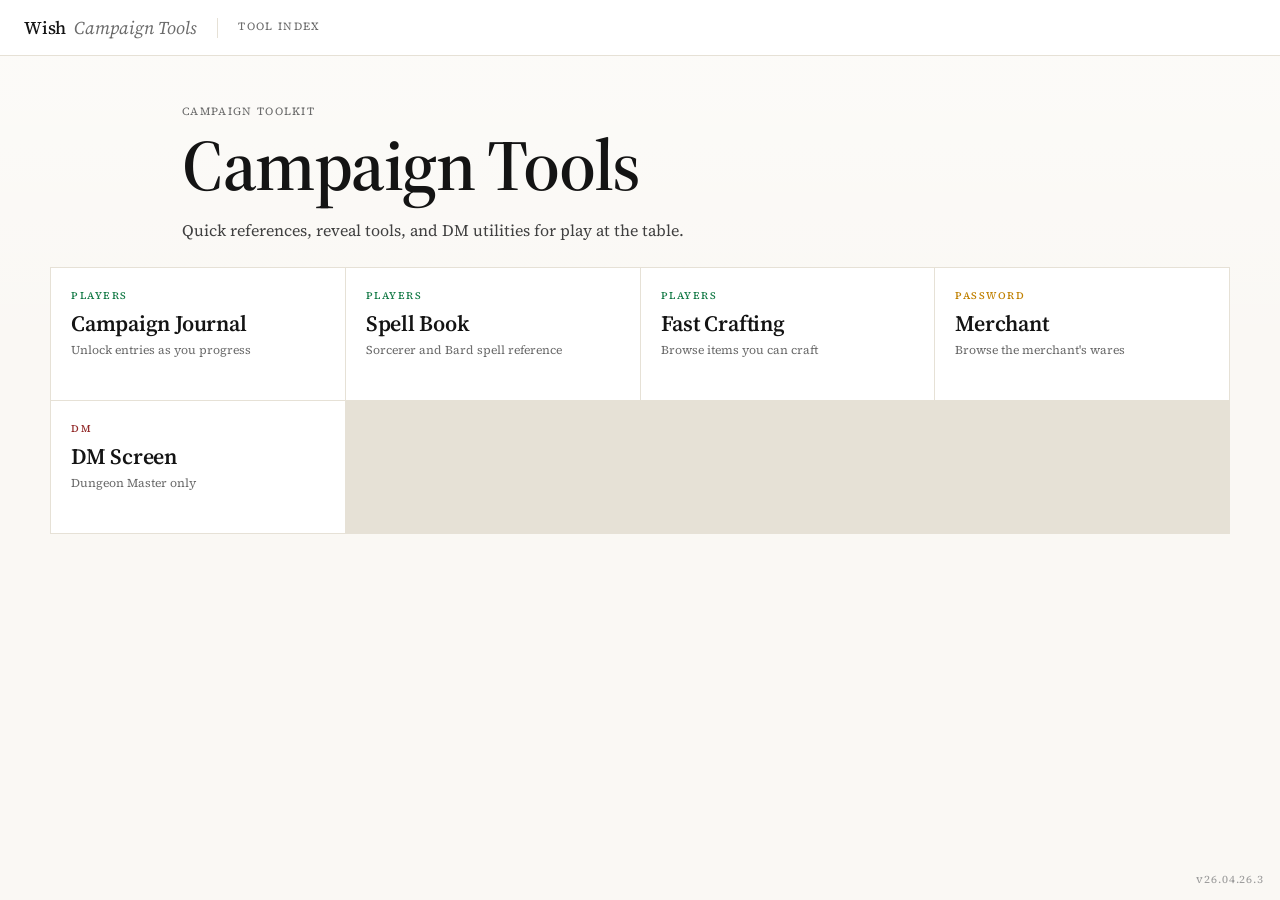
==== index.html @ 598816d3 "Rework DM Screen stat block popovers Creature popover: ability table now shows saving throw modifier" ====
<!DOCTYPE html>
<html lang="en" data-theme="light" data-font="serif">
<head>
    <meta charset="UTF-8">
    <meta name="viewport" content="width=device-width, initial-scale=1.0">
    <meta name="apple-mobile-web-app-capable" content="yes">
    <title>Wish — Campaign Tools</title>
    <link rel="preconnect" href="https://fonts.googleapis.com">
    <link rel="preconnect" href="https://fonts.gstatic.com" crossorigin>
    <link rel="stylesheet" href="https://fonts.googleapis.com/css2?family=Source+Serif+4:ital,opsz,wght@0,8..60,400;0,8..60,500;0,8..60,600;0,8..60,700;1,8..60,400;1,8..60,500&display=swap">
    <link rel="stylesheet" href="css/landing.css">
</head>
<body data-theme="light">
    <main class="landing-shell">
        <header class="topbar">
            <div class="brand" aria-label="Wish Campaign Tools">
                <span class="brand-mark">Wish</span>
                <span class="brand-context">Campaign Tools</span>
            </div>
            <span class="sep" aria-hidden="true"></span>
            <span class="header-title">Tool Index</span>
        </header>

        <section class="hero" aria-labelledby="page-title">
            <div class="chapter-label">Campaign Toolkit</div>
            <h1 id="page-title">Campaign Tools</h1>
            <p class="intro-copy">Quick references, reveal tools, and DM utilities for play at the table.</p>
        </section>

        <section class="tools" aria-label="Tools">
            <a href="campaign-journal.html" class="tool-link">
                <span class="tool-meta">Players</span>
                <span class="tool-name">Campaign Journal</span>
                <span class="tool-desc">Unlock entries as you progress</span>
            </a>
            <a href="spell-book.html" class="tool-link">
                <span class="tool-meta">Players</span>
                <span class="tool-name">Spell Book</span>
                <span class="tool-desc">Sorcerer and Bard spell reference</span>
            </a>
            <a href="fast-crafting.html" class="tool-link">
                <span class="tool-meta">Players</span>
                <span class="tool-name">Fast Crafting</span>
                <span class="tool-desc">Browse items you can craft</span>
            </a>
            <button class="tool-link" id="merchant-btn" type="button">
                <span class="tool-meta locked">Password</span>
                <span class="tool-name">Merchant</span>
                <span class="tool-desc">Browse the merchant's wares</span>
            </button>
            <button class="tool-link" id="dm-screen-btn" type="button">
                <span class="tool-meta dm">DM</span>
                <span class="tool-name">DM Screen</span>
                <span class="tool-desc">Dungeon Master only</span>
            </button>
        </section>
    </main>

    <div class="version">v26.04.26.3</div>

    <div class="overlay" id="overlay">
        <div class="modal">
            <h2>DM Access</h2>
            <p>Enter the password to continue.</p>
            <input type="password" id="pw" autocomplete="off" spellcheck="false" placeholder="Password">
            <div class="modal-actions">
                <button class="btn btn-cancel" id="cancel-btn" type="button">Cancel</button>
                <button class="btn btn-submit" id="submit-btn" type="button">Enter</button>
            </div>
        </div>
    </div>

    <div class="overlay" id="merchant-overlay">
        <div class="modal">
            <h2>Merchant</h2>
            <p>Enter the password to continue.</p>
            <input type="password" id="merchant-pw" autocomplete="off" spellcheck="false" placeholder="Password">
            <div class="modal-actions">
                <button class="btn btn-cancel" id="merchant-cancel-btn" type="button">Cancel</button>
                <button class="btn btn-submit" id="merchant-submit-btn" type="button">Enter</button>
            </div>
        </div>
    </div>
    <script src="js/landing.js"></script>
</body>
</html>
---- css/landing.css ----
:root {
    --bg: #faf8f4;
    --surface: #ffffff;
    --surface-2: #f3f0ea;
    --ink: #141414;
    --ink-2: #404040;
    --ink-3: #6b6b6b;
    --ink-4: #9a9a9a;
    --rule: #e6e1d6;
    --accent: oklch(0.45 0.14 25);
    --accent-weak: oklch(0.95 0.04 25);
    --fac-pc: oklch(0.55 0.13 245);
    --fac-pc-weak: color-mix(in oklch, oklch(0.55 0.13 245) 14%, var(--surface));
    --fac-ally: oklch(0.52 0.12 155);
    --fac-ally-weak: color-mix(in oklch, oklch(0.52 0.12 155) 14%, var(--surface));
    --warn: oklch(0.65 0.14 75);
    --warn-weak: color-mix(in oklch, oklch(0.65 0.14 75) 14%, var(--surface));
    --danger: oklch(0.55 0.18 25);
    --serif: "Source Serif 4", "Source Serif Pro", Georgia, "Times New Roman", serif;
    --sans: "Source Serif 4", "Source Serif Pro", Georgia, serif;
    --mono: "Source Serif 4", "Source Serif Pro", Georgia, serif;
    --s2: 8px; --s3: 12px; --s4: 16px; --s5: 20px;
    --s6: 24px; --s7: 32px; --s8: 48px; --s9: 64px;
}

*, *::before, *::after { box-sizing: border-box; }
html, body { margin: 0; padding: 0; min-height: 100%; }
body {
    font-family: var(--sans);
    background:
        linear-gradient(180deg, color-mix(in oklch, var(--surface) 46%, transparent), transparent 360px),
        var(--bg);
    color: var(--ink);
    font-size: 14px;
    line-height: 1.5;
    -webkit-font-smoothing: antialiased;
    text-rendering: optimizeLegibility;
}
button { font: inherit; color: inherit; cursor: pointer; background: none; border: none; padding: 0; }
input { font: inherit; color: inherit; }

.landing-shell {
    min-height: 100vh;
}

.topbar {
    position: sticky;
    top: 0;
    z-index: 20;
    display: flex;
    align-items: center;
    gap: var(--s5);
    min-height: 56px;
    padding: 0 var(--s6);
    border-bottom: 1px solid var(--rule);
    background: color-mix(in oklch, var(--surface) 94%, transparent);
    backdrop-filter: blur(14px);
}
.brand {
    display: flex;
    align-items: baseline;
    gap: var(--s2);
    min-width: 0;
}
.brand-mark {
    font-family: var(--serif);
    font-size: 18px;
    font-weight: 500;
    letter-spacing: -0.01em;
    color: var(--ink);
    white-space: nowrap;
}
.brand-context {
    font-family: var(--serif);
    font-size: 18px;
    font-style: italic;
    font-weight: 400;
    color: var(--ink-3);
    white-space: nowrap;
}
.sep {
    width: 1px;
    height: 20px;
    background: var(--rule);
}
.header-title {
    font-family: var(--mono);
    font-size: 11px;
    letter-spacing: 0.12em;
    text-transform: uppercase;
    color: var(--ink-3);
    white-space: nowrap;
}

.hero {
    max-width: 980px;
    margin: 0 auto;
    padding: var(--s8) var(--s7) var(--s6);
}
.chapter-label {
    font-family: var(--mono);
    font-size: 11px;
    letter-spacing: 0.12em;
    text-transform: uppercase;
    color: var(--ink-3);
    margin-bottom: var(--s2);
}
h1 {
    margin: 0;
    font-family: var(--serif);
    font-size: clamp(38px, 6vw, 72px);
    font-weight: 600;
    letter-spacing: -0.02em;
    line-height: 1;
}
.intro-copy {
    max-width: 620px;
    margin: var(--s4) 0 0;
    color: var(--ink-2);
    font-size: 16px;
    line-height: 1.65;
}

.tools {
    max-width: 1180px;
    margin: 0 auto;
    display: grid;
    grid-template-columns: repeat(auto-fill, minmax(280px, 1fr));
    gap: 1px;
    background: var(--rule);
    border: 1px solid var(--rule);
}
.tool-link {
    min-height: 132px;
    display: flex;
    flex-direction: column;
    align-items: flex-start;
    justify-content: flex-start;
    gap: 6px;
    padding: var(--s5);
    background: var(--surface);
    color: var(--ink);
    text-decoration: none;
    text-align: left;
    -webkit-tap-highlight-color: transparent;
    transition: background 120ms, box-shadow 120ms;
}
.tool-link:hover,
.tool-link:focus-visible {
    background: var(--surface-2);
    box-shadow: inset 3px 0 0 var(--accent);
    outline: none;
    z-index: 1;
}
.tool-meta {
    display: block;
    color: var(--fac-ally);
    font-family: var(--mono);
    font-size: 10px;
    font-weight: 500;
    letter-spacing: 0.15em;
    text-transform: uppercase;
}
.tool-meta.locked {
    color: var(--warn);
}
.tool-meta.dm {
    color: var(--accent);
}
.tool-name {
    font-family: var(--serif);
    font-size: 22px;
    font-weight: 600;
    letter-spacing: -0.01em;
    line-height: 1.12;
    margin-top: 2px;
}
.tool-desc {
    color: var(--ink-3);
    font-size: 12px;
    line-height: 1.4;
}

.overlay {
    display: none;
    position: fixed;
    inset: 0;
    z-index: 100;
    align-items: center;
    justify-content: center;
    padding: var(--s6);
    background: color-mix(in oklch, var(--ink) 54%, transparent);
    backdrop-filter: blur(2px);
}
.overlay.active { display: flex; }

.modal {
    width: min(360px, 100%);
    display: flex;
    flex-direction: column;
    gap: var(--s4);
    padding: var(--s6);
    border: 1px solid var(--rule);
    background: var(--surface);
    box-shadow: 0 24px 64px rgba(0,0,0,0.28);
}
.modal h2 {
    margin: 0;
    font-family: var(--serif);
    font-size: 26px;
    font-weight: 600;
    letter-spacing: -0.01em;
}
.modal p {
    margin: -8px 0 0;
    color: var(--ink-3);
    font-size: 14px;
}
.modal input {
    width: 100%;
    height: 40px;
    padding: 0 var(--s3);
    border: 1px solid var(--rule);
    border-radius: 6px;
    background: var(--bg);
    color: var(--ink);
    font-size: 15px;
    outline: none;
}
.modal input:focus {
    border-color: var(--accent);
    background: var(--surface);
}
.modal input.error {
    border-color: var(--danger);
    animation: shake 0.35s ease;
}

@keyframes shake {
    0%, 100% { transform: translateX(0); }
    20%, 60% { transform: translateX(-6px); }
    40%, 80% { transform: translateX(6px); }
}

.modal-actions {
    display: flex;
    justify-content: flex-end;
    gap: var(--s2);
}
.btn {
    display: inline-flex;
    align-items: center;
    justify-content: center;
    min-height: 34px;
    padding: 6px 12px;
    border: 1px solid var(--rule);
    border-radius: 6px;
    background: var(--surface);
    color: var(--ink);
    font-size: 12.5px;
    font-weight: 500;
    letter-spacing: 0.01em;
}
.btn:hover {
    border-color: var(--ink-3);
    background: var(--surface-2);
}
.btn-submit {
    border-color: var(--ink);
    background: var(--ink);
    color: var(--bg);
}
.btn-submit:hover {
    border-color: var(--accent);
    background: var(--accent);
    color: #fff;
}

.version {
    position: fixed;
    right: var(--s4);
    bottom: var(--s3);
    color: var(--ink-4);
    font-family: var(--mono);
    font-size: 11px;
    letter-spacing: 0.08em;
}

@media (max-width: 760px) {
    .topbar {
        gap: var(--s3);
        padding: 0 var(--s4);
    }
    .brand {
        flex-direction: column;
        gap: 0;
        line-height: 1.05;
    }
    .brand-mark,
    .brand-context {
        font-size: 16px;
    }
    .sep,
    .header-title {
        display: none;
    }
    .hero {
        padding: var(--s7) var(--s5) var(--s5);
    }
    h1 {
        font-size: 42px;
    }
    .tools {
        grid-template-columns: 1fr;
        margin: 0 var(--s5) var(--s9);
        padding: 0;
    }
    .tool-link {
        min-height: 116px;
    }
    .version {
        position: static;
        padding: 0 var(--s5) var(--s5);
    }
}
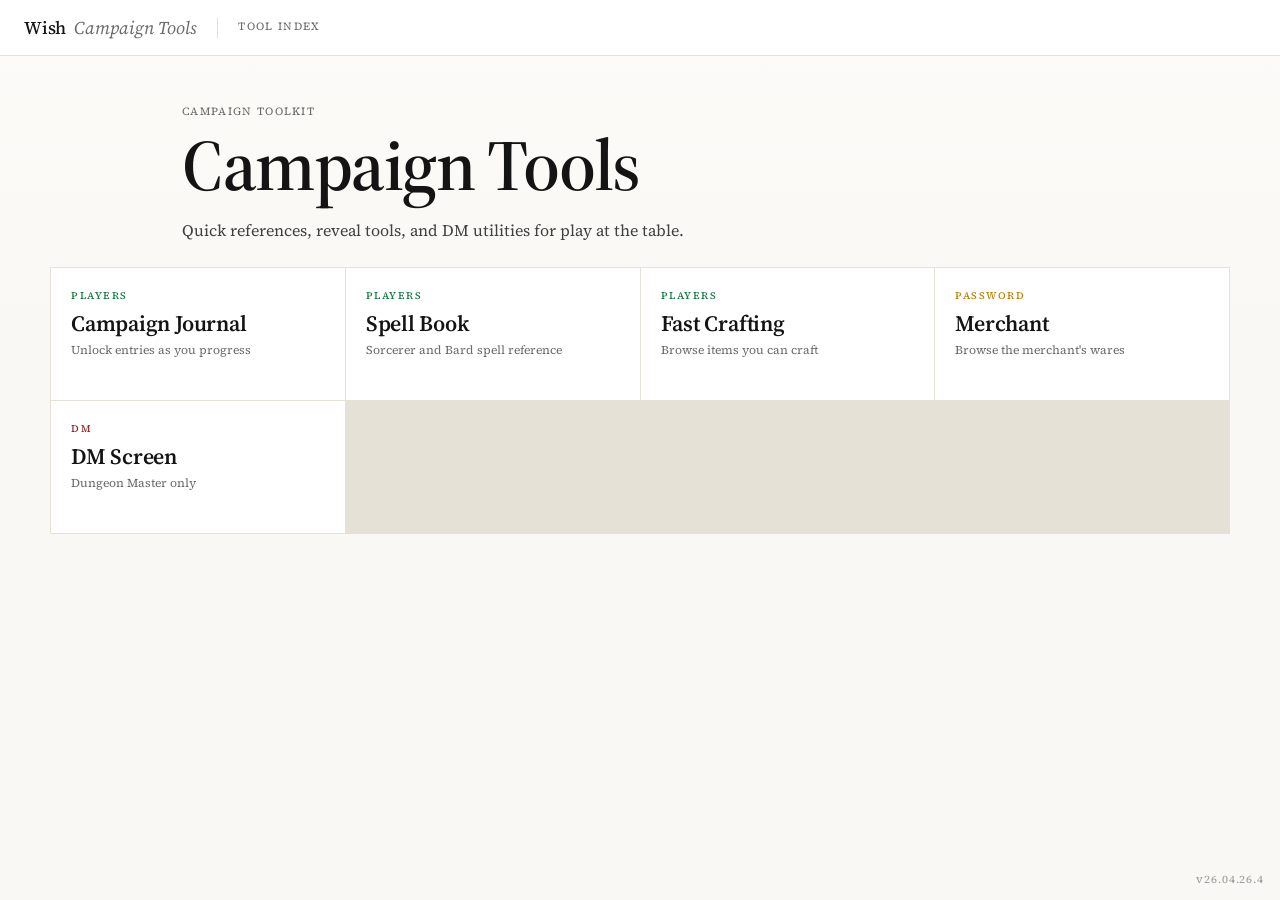
==== commit d8e2cfea: "Refresh item tools and split assets" ====
--- a/index.html
+++ b/index.html
@@ -56,7 +56,7 @@
         </section>
     </main>
 
-    <div class="version">v26.04.26.3</div>
+    <div class="version">v26.04.26.4</div>
 
     <div class="overlay" id="overlay">
         <div class="modal">
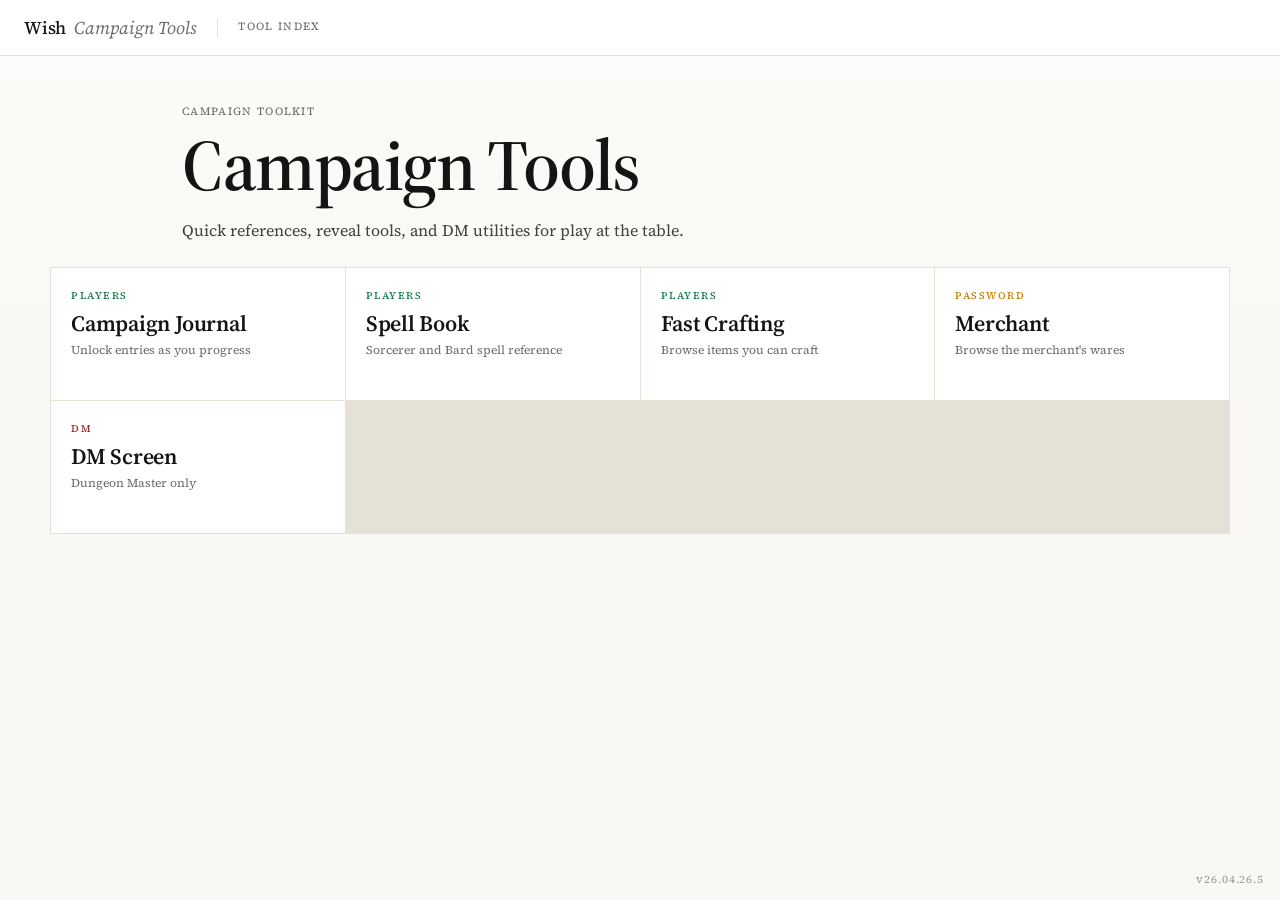
==== commit d926fc4e: "Clean up DM screen character tags" ====
--- a/index.html
+++ b/index.html
@@ -56,7 +56,7 @@
         </section>
     </main>
 
-    <div class="version">v26.04.26.4</div>
+    <div class="version">v26.04.26.5</div>
 
     <div class="overlay" id="overlay">
         <div class="modal">
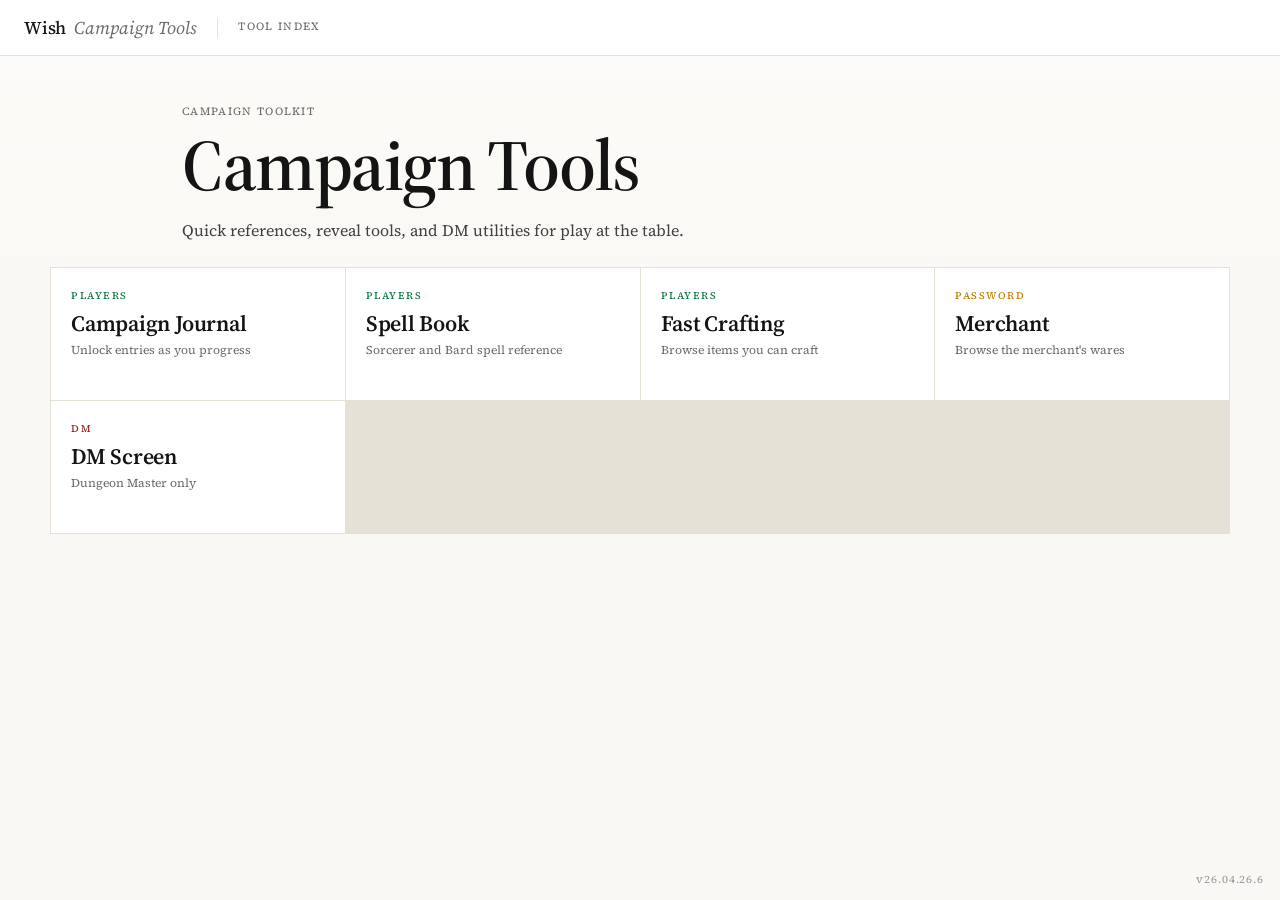
==== commit 56b11c3a: "Avoid rerendering notes for popovers" ====
--- a/index.html
+++ b/index.html
@@ -56,7 +56,7 @@
         </section>
     </main>
 
-    <div class="version">v26.04.26.5</div>
+    <div class="version">v26.04.26.6</div>
 
     <div class="overlay" id="overlay">
         <div class="modal">
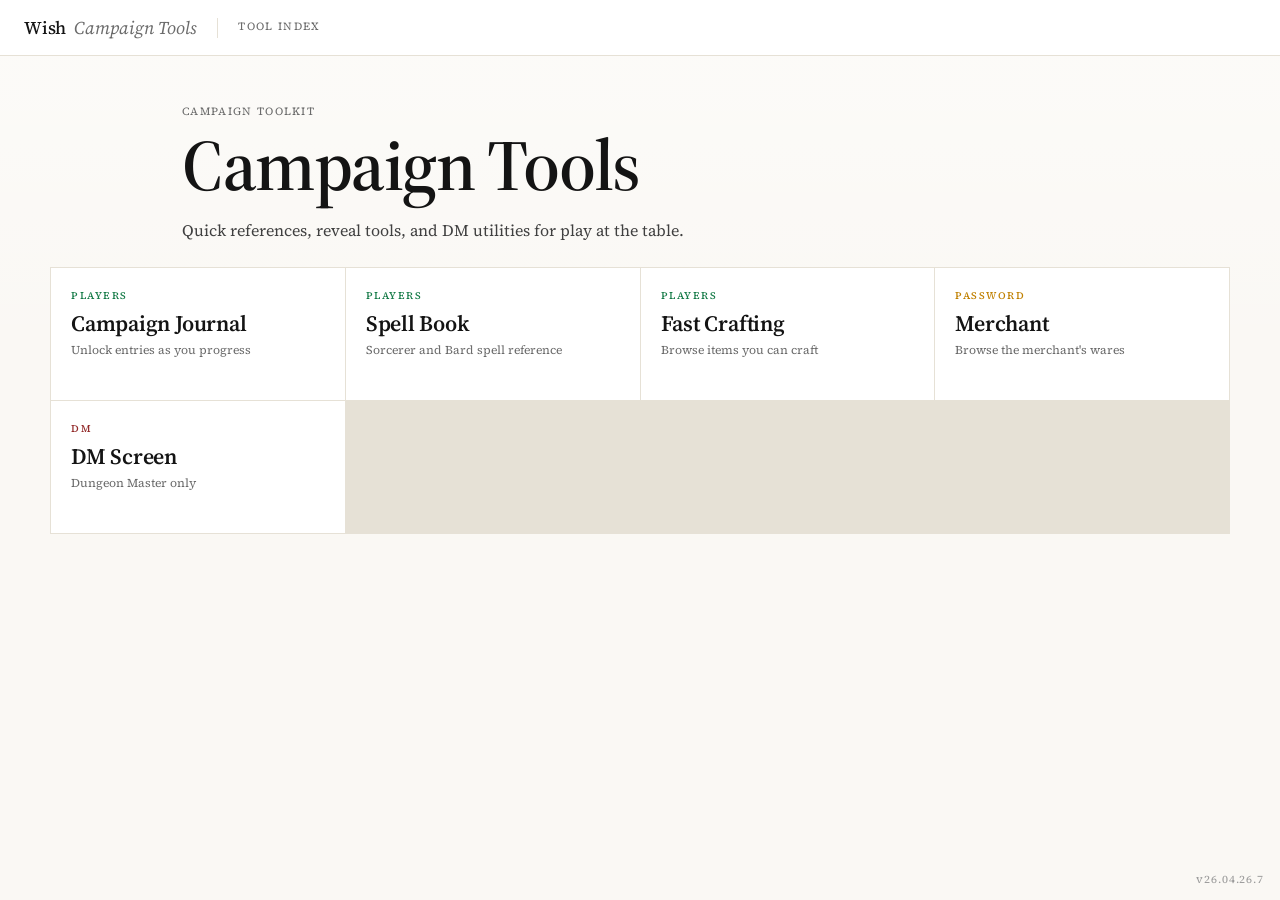
==== commit cbfd04b9: "Tighten party rail layout" ====
--- a/index.html
+++ b/index.html
@@ -56,7 +56,7 @@
         </section>
     </main>
 
-    <div class="version">v26.04.26.6</div>
+    <div class="version">v26.04.26.7</div>
 
     <div class="overlay" id="overlay">
         <div class="modal">
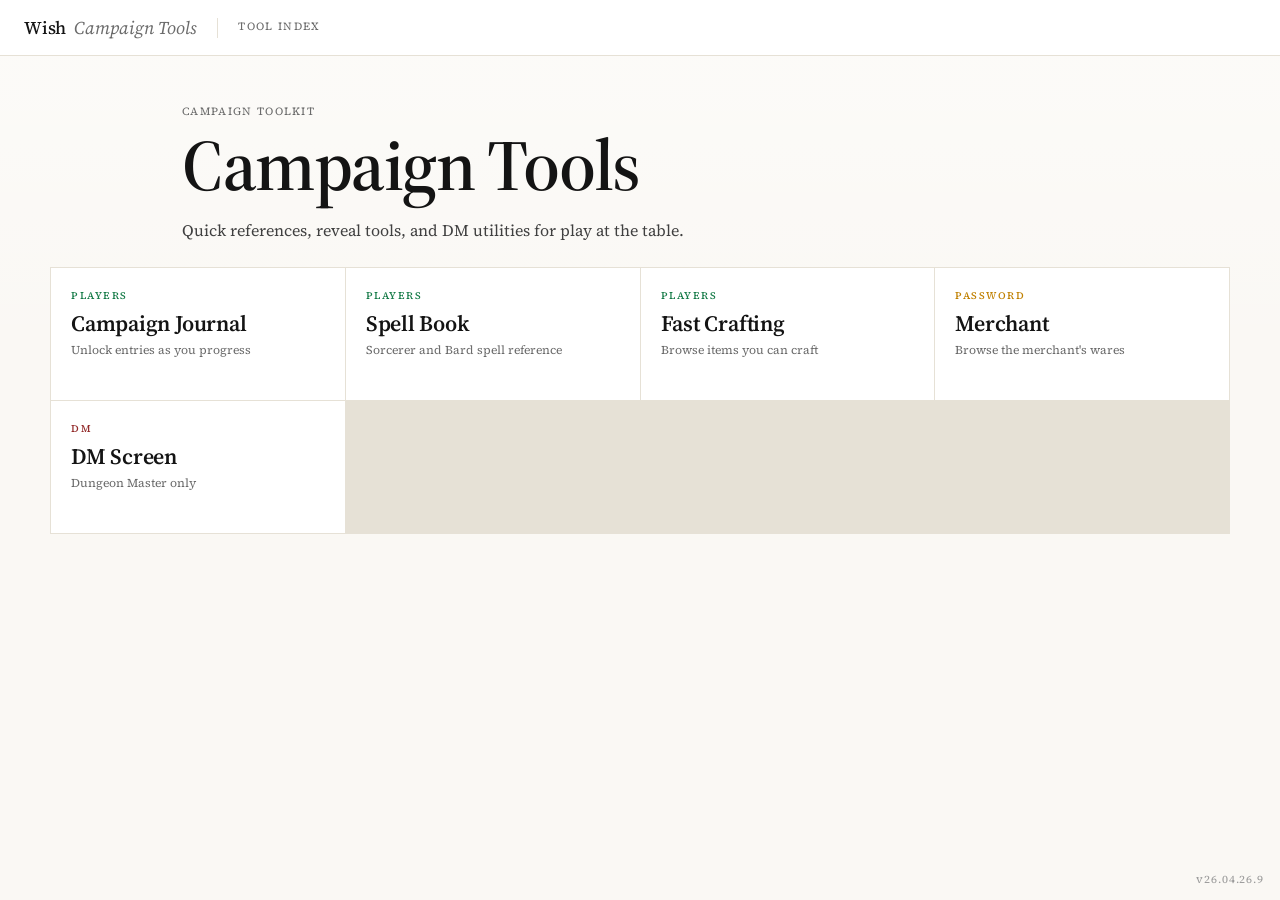
==== commit 9950929e: "Avoid notes rerenders for rail and combat UI" ====
--- a/index.html
+++ b/index.html
@@ -56,7 +56,7 @@
         </section>
     </main>
 
-    <div class="version">v26.04.26.7</div>
+    <div class="version">v26.04.26.9</div>
 
     <div class="overlay" id="overlay">
         <div class="modal">
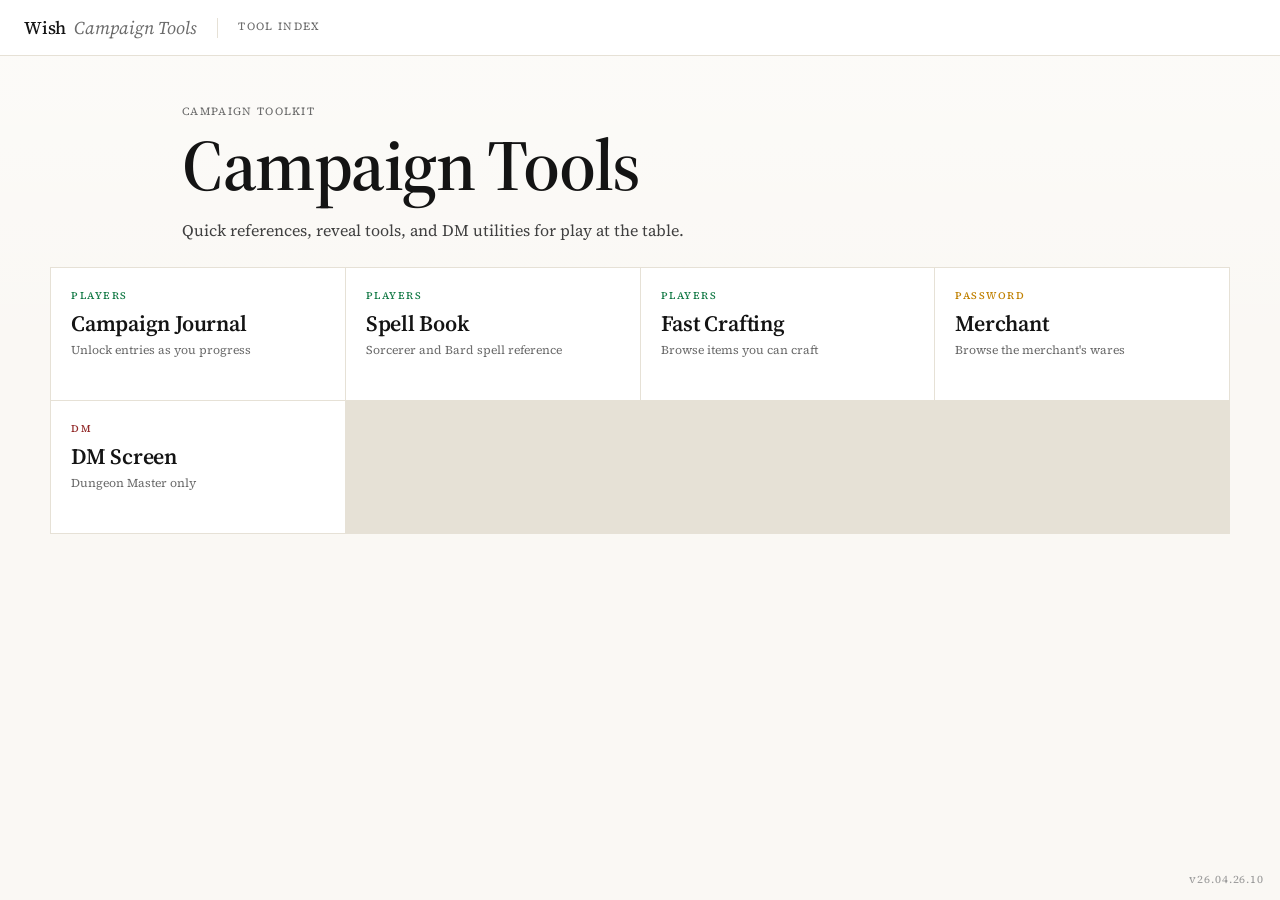
==== commit c5042460: "Update party HP bar on input" ====
--- a/index.html
+++ b/index.html
@@ -56,7 +56,7 @@
         </section>
     </main>
 
-    <div class="version">v26.04.26.9</div>
+    <div class="version">v26.04.26.10</div>
 
     <div class="overlay" id="overlay">
         <div class="modal">
